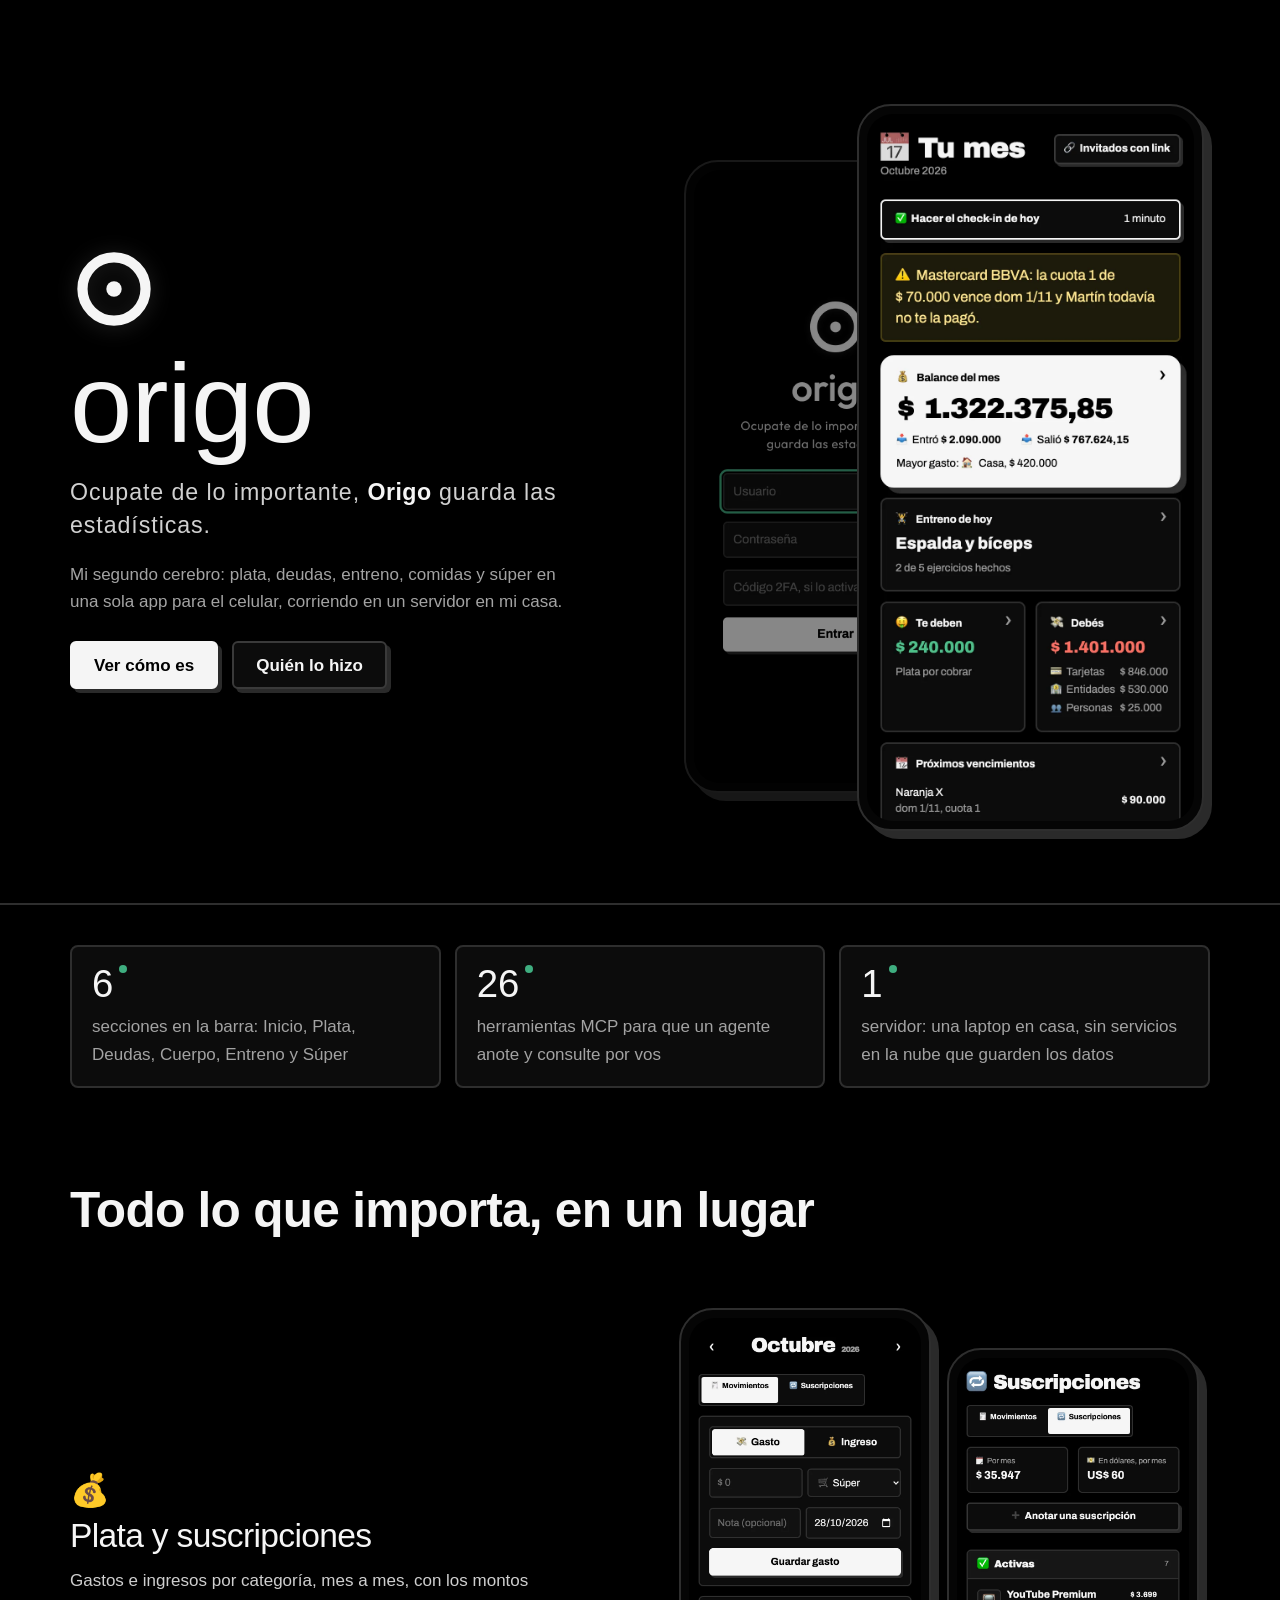
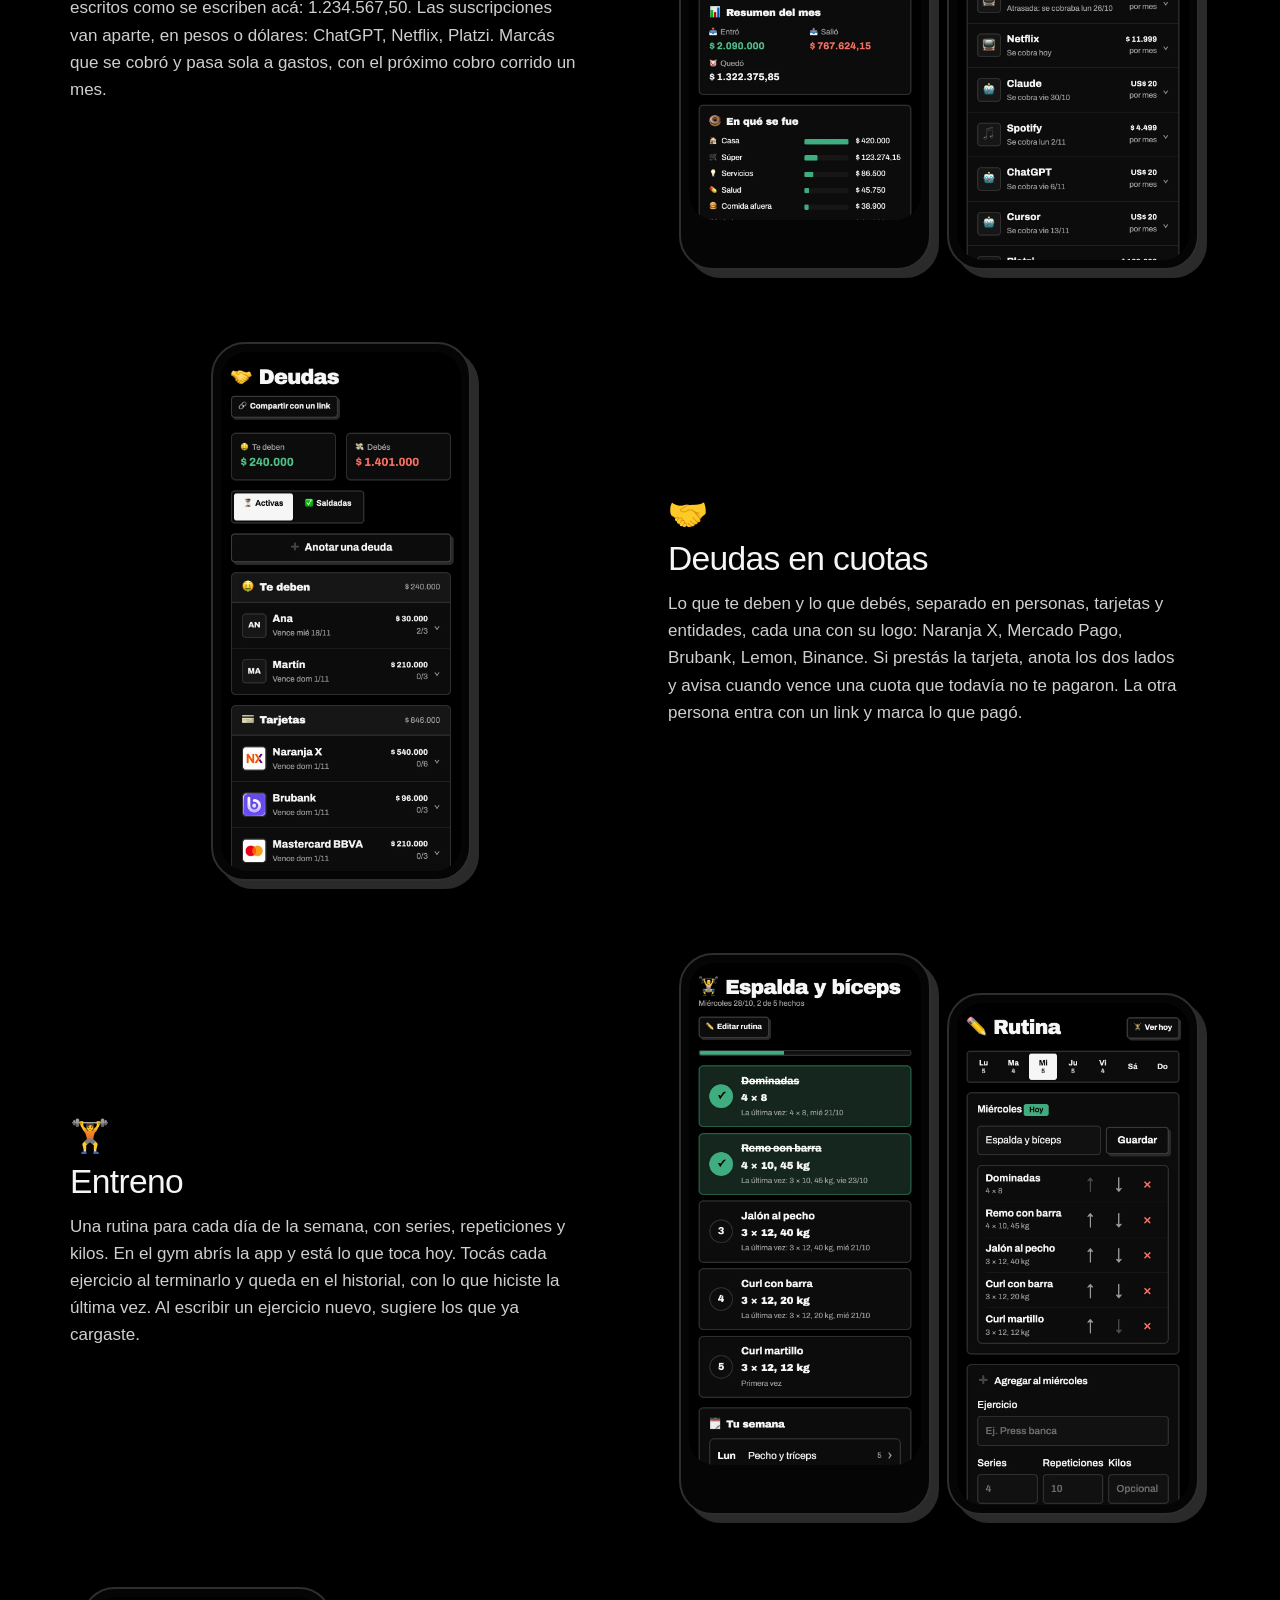
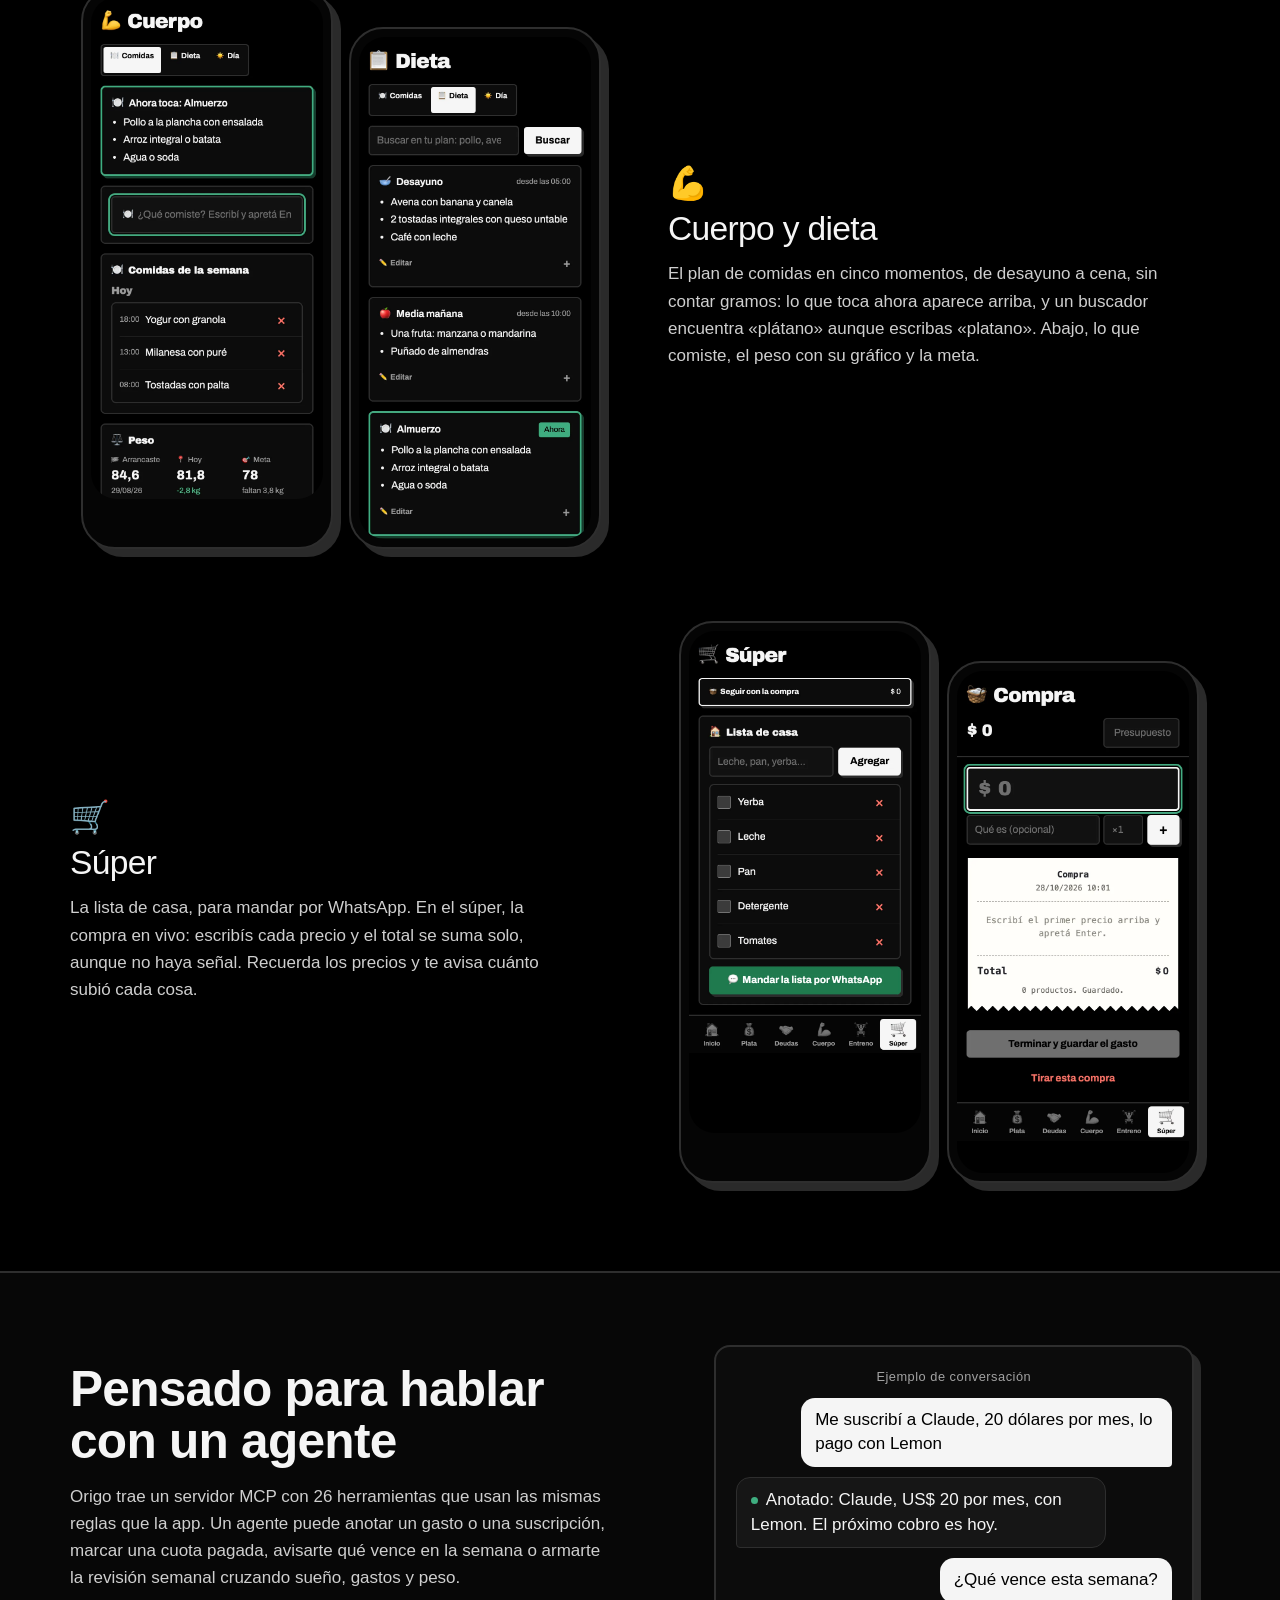
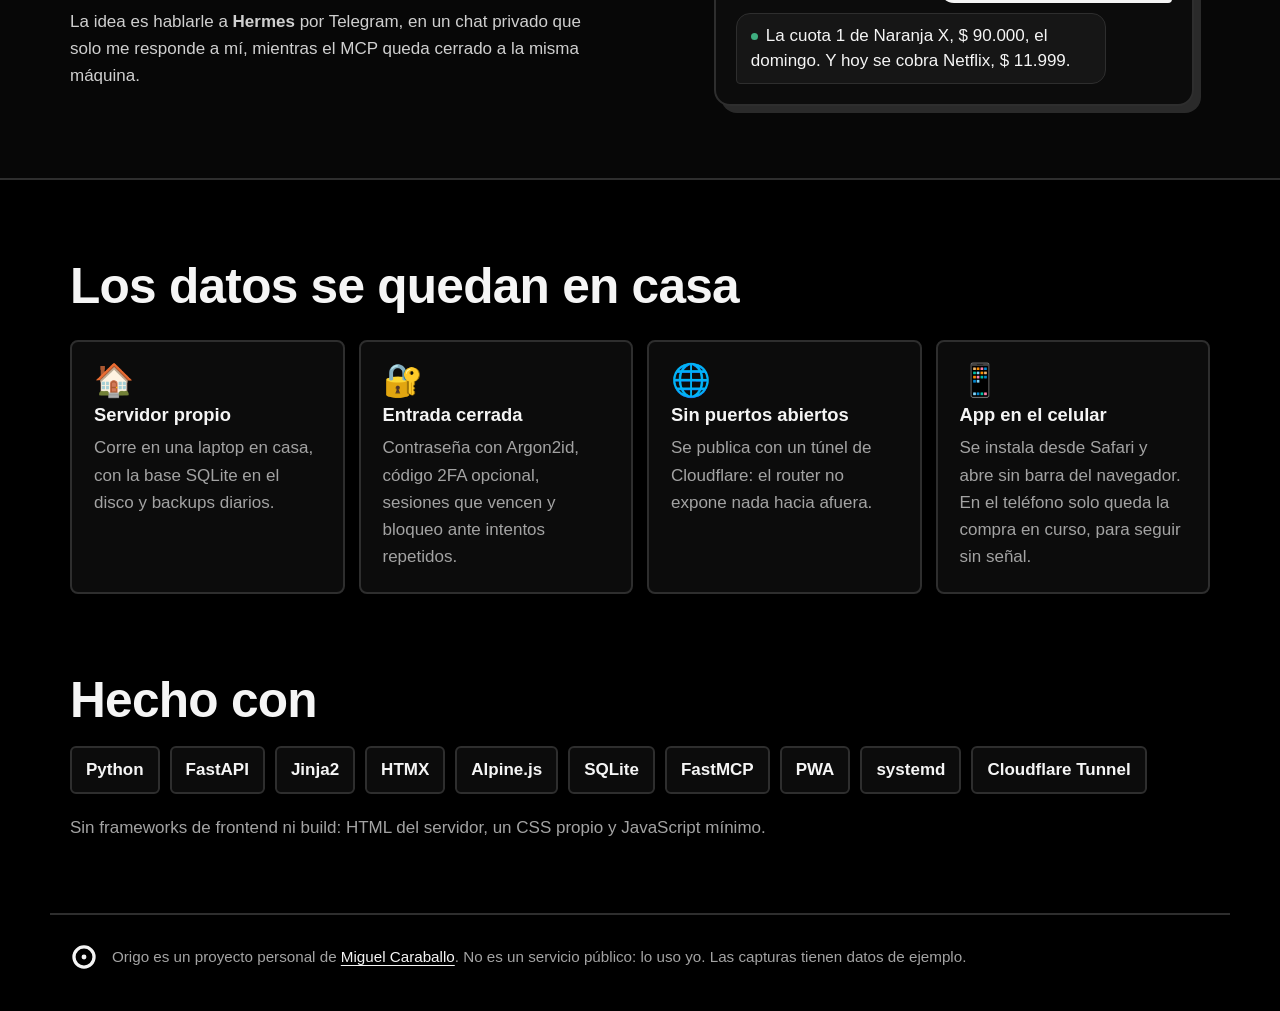
==== origo/index.html @ d1457abb "Agregar landing de Origo en /origo Página propia en negro, con el logo, las secciones de la app con " ====
<!doctype html>
<html lang="es-AR">
<head>
  <meta charset="utf-8">
  <meta name="viewport" content="width=device-width, initial-scale=1, viewport-fit=cover">
  <title>Origo</title>
  <meta name="description" content="Ocupate de lo importante, Origo guarda las estadísticas. Plata, deudas, entreno, comidas y súper en una app propia, con un servidor MCP para hablar con un agente.">
  <meta name="theme-color" content="#000000">
  <meta property="og:title" content="Origo">
  <meta property="og:description" content="Ocupate de lo importante, Origo guarda las estadísticas.">
  <meta property="og:type" content="website">
  <meta property="og:url" content="https://miguelecf.github.io/origo/">
  <link rel="icon" href="favicon.svg" type="image/svg+xml">
  <link rel="preload" href="fonts/outfit-latin-wght.woff2" as="font" type="font/woff2" crossorigin>
  <link rel="preload" href="fonts/archivo-latin-wght.woff2" as="font" type="font/woff2" crossorigin>
  <link rel="stylesheet" href="styles.css">
</head>
<body>
  <!-- ===== PORTADA ===== -->
  <header class="hero">
    <div class="wrap hero-grid">
      <div class="hero-copy">
        <svg class="mark" viewBox="0 0 24 24" aria-hidden="true"><circle cx="12" cy="12" r="8.6" fill="none" stroke="currentColor" stroke-width="2.8"/><circle class="dot" cx="12" cy="12" r="2.1" fill="currentColor"/></svg>
        <h1>origo</h1>
        <p class="tagline">Ocupate de lo importante, <b>Origo</b> guarda las estadísticas.</p>
        <p class="lead">Mi segundo cerebro: plata, deudas, entreno, comidas y súper en una sola app para el celular, corriendo en un servidor en mi casa.</p>
        <div class="actions">
          <a class="btn" href="#secciones">Ver cómo es</a>
          <a class="btn ghost" href="../">Quién lo hizo</a>
        </div>
      </div>
      <div class="hero-phones" aria-hidden="true">
        <figure class="phone back"><img src="img/login.webp" alt="" width="780" height="1688"></figure>
        <figure class="phone front"><img src="img/inicio.webp" alt="" width="780" height="1688"></figure>
      </div>
    </div>
  </header>

  <main>
    <!-- ===== EN NÚMEROS ===== -->
    <section class="facts wrap" aria-label="Origo en números">
      <div><strong>6</strong><span>secciones en la barra: Inicio, Plata, Deudas, Cuerpo, Entreno y Súper</span></div>
      <div><strong>26</strong><span>herramientas MCP para que un agente anote y consulte por vos</span></div>
      <div><strong>1</strong><span>servidor: una laptop en casa, sin servicios en la nube que guarden los datos</span></div>
    </section>

    <!-- ===== SECCIONES ===== -->
    <section id="secciones" class="wrap modules">
      <h2 class="section-title">Todo lo que importa, en un lugar</h2>

      <article class="module">
        <div class="module-copy">
          <span class="emoji" aria-hidden="true">💰</span>
          <h3>Plata y suscripciones</h3>
          <p>Gastos e ingresos por categoría, mes a mes, con los montos escritos como se escriben acá: 1.234.567,50. Las suscripciones van aparte, en pesos o dólares: ChatGPT, Netflix, Platzi. Marcás que se cobró y pasa sola a gastos, con el próximo cobro corrido un mes.</p>
        </div>
        <div class="module-shots">
          <figure class="phone"><img src="img/plata.webp" alt="Plata: formulario de gasto, resumen del mes y categorías" width="780" height="1688" loading="lazy"></figure>
          <figure class="phone"><img src="img/suscripciones.webp" alt="Suscripciones: costo por mes en pesos y dólares y próximos cobros" width="780" height="1688" loading="lazy"></figure>
        </div>
      </article>

      <article class="module flip">
        <div class="module-copy">
          <span class="emoji" aria-hidden="true">🤝</span>
          <h3>Deudas en cuotas</h3>
          <p>Lo que te deben y lo que debés, separado en personas, tarjetas y entidades, cada una con su logo: Naranja X, Mercado Pago, Brubank, Lemon, Binance. Si prestás la tarjeta, anota los dos lados y avisa cuando vence una cuota que todavía no te pagaron. La otra persona entra con un link y marca lo que pagó.</p>
        </div>
        <div class="module-shots">
          <figure class="phone"><img src="img/deudas.webp" alt="Deudas agrupadas en te deben, tarjetas y entidades" width="780" height="1688" loading="lazy"></figure>
        </div>
      </article>

      <article class="module">
        <div class="module-copy">
          <span class="emoji" aria-hidden="true">🏋️</span>
          <h3>Entreno</h3>
          <p>Una rutina para cada día de la semana, con series, repeticiones y kilos. En el gym abrís la app y está lo que toca hoy. Tocás cada ejercicio al terminarlo y queda en el historial, con lo que hiciste la última vez. Al escribir un ejercicio nuevo, sugiere los que ya cargaste.</p>
        </div>
        <div class="module-shots">
          <figure class="phone"><img src="img/entreno.webp" alt="Entreno de hoy con ejercicios marcados como hechos" width="780" height="1688" loading="lazy"></figure>
          <figure class="phone"><img src="img/rutina.webp" alt="Editor de la rutina por día de la semana" width="780" height="1688" loading="lazy"></figure>
        </div>
      </article>

      <article class="module flip">
        <div class="module-copy">
          <span class="emoji" aria-hidden="true">💪</span>
          <h3>Cuerpo y dieta</h3>
          <p>El plan de comidas en cinco momentos, de desayuno a cena, sin contar gramos: lo que toca ahora aparece arriba, y un buscador encuentra «plátano» aunque escribas «platano». Abajo, lo que comiste, el peso con su gráfico y la meta.</p>
        </div>
        <div class="module-shots">
          <figure class="phone"><img src="img/cuerpo.webp" alt="Cuerpo: lo que toca comer ahora y comidas de la semana" width="780" height="1688" loading="lazy"></figure>
          <figure class="phone"><img src="img/dieta.webp" alt="Plan de comidas con buscador" width="780" height="1688" loading="lazy"></figure>
        </div>
      </article>

      <article class="module">
        <div class="module-copy">
          <span class="emoji" aria-hidden="true">🛒</span>
          <h3>Súper</h3>
          <p>La lista de casa, para mandar por WhatsApp. En el súper, la compra en vivo: escribís cada precio y el total se suma solo, aunque no haya señal. Recuerda los precios y te avisa cuánto subió cada cosa.</p>
        </div>
        <div class="module-shots">
          <figure class="phone"><img src="img/super.webp" alt="Lista de casa" width="780" height="1688" loading="lazy"></figure>
          <figure class="phone"><img src="img/compra.webp" alt="Compra en curso con el ticket" width="780" height="1688" loading="lazy"></figure>
        </div>
      </article>
    </section>

    <!-- ===== AGENTE ===== -->
    <section class="agent">
      <div class="wrap agent-grid">
        <div class="agent-copy">
          <h2 class="section-title">Pensado para hablar con un agente</h2>
          <p>Origo trae un servidor MCP con 26 herramientas que usan las mismas reglas que la app. Un agente puede anotar un gasto o una suscripción, marcar una cuota pagada, avisarte qué vence en la semana o armarte la revisión semanal cruzando sueño, gastos y peso.</p>
          <p>La idea es hablarle a <b>Hermes</b> por Telegram, en un chat privado que solo me responde a mí, mientras el MCP queda cerrado a la misma máquina.</p>
        </div>
        <div class="chat" aria-label="Ejemplo de conversación">
          <p class="chat-note">Ejemplo de conversación</p>
          <p class="msg me">Me suscribí a Claude, 20 dólares por mes, lo pago con Lemon</p>
          <p class="msg bot">Anotado: Claude, US$&nbsp;20 por mes, con Lemon. El próximo cobro es hoy.</p>
          <p class="msg me">¿Qué vence esta semana?</p>
          <p class="msg bot">La cuota 1 de Naranja X, $&nbsp;90.000, el domingo. Y hoy se cobra Netflix, $&nbsp;11.999.</p>
        </div>
      </div>
    </section>

    <!-- ===== PRIVACIDAD ===== -->
    <section class="wrap privacy">
      <h2 class="section-title">Los datos se quedan en casa</h2>
      <ul class="cards">
        <li><span class="emoji" aria-hidden="true">🏠</span><h3>Servidor propio</h3><p>Corre en una laptop en casa, con la base SQLite en el disco y backups diarios.</p></li>
        <li><span class="emoji" aria-hidden="true">🔐</span><h3>Entrada cerrada</h3><p>Contraseña con Argon2id, código 2FA opcional, sesiones que vencen y bloqueo ante intentos repetidos.</p></li>
        <li><span class="emoji" aria-hidden="true">🌐</span><h3>Sin puertos abiertos</h3><p>Se publica con un túnel de Cloudflare: el router no expone nada hacia afuera.</p></li>
        <li><span class="emoji" aria-hidden="true">📱</span><h3>App en el celular</h3><p>Se instala desde Safari y abre sin barra del navegador. En el teléfono solo queda la compra en curso, para seguir sin señal.</p></li>
      </ul>
    </section>

    <!-- ===== STACK ===== -->
    <section class="wrap stack-section">
      <h2 class="section-title">Hecho con</h2>
      <ul class="stack-list">
        <li>Python</li><li>FastAPI</li><li>Jinja2</li><li>HTMX</li><li>Alpine.js</li><li>SQLite</li><li>FastMCP</li><li>PWA</li><li>systemd</li><li>Cloudflare Tunnel</li>
      </ul>
      <p class="soft">Sin frameworks de frontend ni build: HTML del servidor, un CSS propio y JavaScript mínimo.</p>
    </section>
  </main>

  <footer class="wrap footer">
    <svg class="mark small" viewBox="0 0 24 24" aria-hidden="true"><circle cx="12" cy="12" r="8.6" fill="none" stroke="currentColor" stroke-width="2.8"/><circle cx="12" cy="12" r="2.1" fill="currentColor"/></svg>
    <p>Origo es un proyecto personal de <a href="../">Miguel Caraballo</a>. No es un servicio público: lo uso yo. Las capturas tienen datos de ejemplo.</p>
  </footer>
</body>
</html>
---- origo/styles.css ----
/*
  Landing de Origo. Misma identidad que la app: negro profundo, grises para separar,
  blancos para lo importante y el verde solo en detalles. Tarjetas con borde y sombra dura.
*/
@font-face { font-family: "Outfit"; src: url("fonts/outfit-latin-wght.woff2") format("woff2"); font-weight: 100 900; font-display: swap; }
@font-face { font-family: "Archivo"; src: url("fonts/archivo-latin-wght.woff2") format("woff2"); font-weight: 100 900; font-display: swap; }
@font-face { font-family: "Archivo Black"; src: url("fonts/archivo-black-latin-400.woff2") format("woff2"); font-weight: 400; font-display: swap; }

:root {
  --black: #000000;      /* fondo */
  --sheet: #0c0c0c;      /* tarjetas */
  --gray: #161616;       /* superficies secundarias */
  --line: #2e2e2e;       /* bordes */
  --shadow: #2a2a2a;     /* sombras duras */
  --white: #f5f5f5;      /* texto y acciones principales */
  --muted: #a3a3a3;      /* texto secundario */
  --accent: #3fae80;     /* verde: solo detalles */
  --wordmark: "Outfit", "Archivo", Arial, sans-serif;
  --body: "Archivo", Arial, sans-serif;
  --display: "Archivo Black", "Arial Black", sans-serif;
  color-scheme: dark;
}

*, *::before, *::after { box-sizing: border-box; }
html { -webkit-text-size-adjust: 100%; scroll-behavior: smooth; }
body { margin: 0; background: var(--black); color: var(--white); font: 400 17px/1.6 var(--body); }
img { max-width: 100%; height: auto; display: block; }
a { color: var(--white); text-underline-offset: 3px; }
a:focus-visible, .btn:focus-visible { outline: 3px solid var(--accent); outline-offset: 3px; }
h1, h2, h3, p { margin: 0; }
h2, h3 { text-wrap: balance; }
.soft { color: var(--muted); }

.wrap {
  width: 100%; max-width: 1180px; margin: 0 auto;
  padding-left: max(20px, env(safe-area-inset-left, 0px));
  padding-right: max(20px, env(safe-area-inset-right, 0px));
}

/* Logo: anillo y punto */
.mark { width: 88px; height: 88px; color: var(--white); filter: drop-shadow(0 2px 10px rgb(255 255 255 / 0.14)); }
.mark.small { width: 28px; height: 28px; filter: none; flex: none; }
@media (prefers-reduced-motion: no-preference) {
  .mark .dot { transform-origin: 12px 12px; animation: breathe 3.2s ease-in-out infinite; }
  @keyframes breathe { 50% { transform: scale(0.72); } }
}

/* Botones */
.btn {
  display: inline-flex; align-items: center; justify-content: center; min-height: 48px; padding: 0 22px;
  border: 2px solid var(--white); border-radius: 6px; background: var(--white); color: var(--black);
  font-weight: 700; text-decoration: none; box-shadow: 4px 4px 0 var(--shadow);
  transition: transform 120ms ease, box-shadow 120ms ease;
}
.btn.ghost { background: var(--sheet); color: var(--white); border-color: #3a3a3a; }
.btn:hover { transform: translate(-1px, -1px); box-shadow: 5px 5px 0 var(--shadow); }
.btn:active { transform: translate(2px, 2px); box-shadow: 2px 2px 0 var(--shadow); }

/* Portada */
.hero { padding-block: clamp(48px, 9vw, 104px) clamp(40px, 6vw, 72px); border-bottom: 2px solid var(--line); overflow: hidden; }
.hero-grid { display: grid; gap: 48px; align-items: center; }
.hero-copy { display: flex; flex-direction: column; align-items: flex-start; gap: 18px; max-width: 34rem; }
.hero h1 { font: 500 clamp(64px, 12vw, 112px)/0.95 var(--wordmark); letter-spacing: -0.01em; }
.tagline { font: 300 clamp(1.15rem, 2.4vw, 1.45rem)/1.45 var(--wordmark); letter-spacing: 0.04em; color: #d0d0d0; }
.tagline b { font-weight: 600; color: var(--white); letter-spacing: 0.02em; }
.lead { color: var(--muted); max-width: 32rem; }
.actions { display: flex; flex-wrap: wrap; gap: 14px; margin-top: 8px; }

/* Teléfonos */
.phone { margin: 0; border: 2px solid var(--line); border-radius: 34px; padding: 8px; background: #050505; box-shadow: 8px 8px 0 var(--shadow); }
.phone img { border-radius: 26px; aspect-ratio: 390 / 844; object-fit: cover; object-position: top; width: 100%; }
.hero-phones { position: relative; display: grid; grid-template-columns: repeat(12, 1fr); align-items: start; max-width: 520px; justify-self: center; width: 100%; }
.hero-phones .back { grid-column: 1 / 8; grid-row: 1; margin-top: 56px; opacity: 0.55; }
.hero-phones .front { grid-column: 5 / 13; grid-row: 1; z-index: 1; }

/* En números */
.facts { display: grid; gap: 14px; padding-block: 40px; }
.facts > div { display: flex; align-items: baseline; gap: 16px; padding: 18px 20px; border: 2px solid var(--line); border-radius: 8px; background: var(--sheet); }
.facts strong { font: 400 2.4rem/1 var(--display); color: var(--white); min-width: 2.4ch; }
.facts strong::after { content: ""; display: inline-block; width: 8px; height: 8px; margin-left: 6px; border-radius: 50%; background: var(--accent); vertical-align: top; }
.facts span { color: var(--muted); }

/* Secciones */
.section-title { font: 600 clamp(2rem, 4.6vw, 3.1rem)/1.05 var(--wordmark); letter-spacing: -0.015em; }
.modules { display: flex; flex-direction: column; gap: 72px; padding-block: 56px 88px; }
.module { display: grid; gap: 28px; align-items: center; }
.module-copy { display: flex; flex-direction: column; gap: 12px; max-width: 32rem; }
.module h3 { font: 400 clamp(1.6rem, 3vw, 2.1rem)/1.1 var(--display); letter-spacing: -0.02em; }
.module p { color: #cfcfcf; }
.emoji { font-size: 2rem; line-height: 1; }
.module-shots { display: grid; grid-template-columns: repeat(2, minmax(0, 1fr)); gap: 16px; max-width: 520px; width: 100%; }
.module-shots .phone:only-child { grid-column: 1 / -1; max-width: 260px; justify-self: center; width: 100%; }
.module-shots .phone:nth-child(2) { margin-top: 40px; }

/* Agente */
.agent { background: #070707; border-block: 2px solid var(--line); padding-block: 72px; }
.agent-grid { display: grid; gap: 36px; align-items: center; }
.agent-copy { display: flex; flex-direction: column; gap: 16px; max-width: 34rem; }
.agent-copy p { color: #cfcfcf; }
.chat { display: flex; flex-direction: column; gap: 10px; padding: 20px; border: 2px solid var(--line); border-radius: 16px; background: var(--sheet); box-shadow: 7px 7px 0 var(--shadow); max-width: 30rem; width: 100%; justify-self: center; }
.chat-note { font-size: 0.8rem; color: var(--muted); text-align: center; letter-spacing: 0.04em; }
.msg { max-width: 85%; padding: 10px 14px; border-radius: 14px; line-height: 1.45; }
.msg.me { align-self: flex-end; background: var(--white); color: var(--black); border-bottom-right-radius: 4px; }
.msg.bot { align-self: flex-start; background: var(--gray); border: 1.5px solid var(--line); border-bottom-left-radius: 4px; }
.msg.bot::before { content: ""; display: inline-block; width: 7px; height: 7px; margin-right: 8px; border-radius: 50%; background: var(--accent); vertical-align: middle; }

/* Privacidad */
.privacy { padding-block: 80px 40px; display: flex; flex-direction: column; gap: 28px; }
.cards { list-style: none; margin: 0; padding: 0; display: grid; gap: 14px; }
.cards li { display: flex; flex-direction: column; gap: 8px; padding: 22px; border: 2px solid var(--line); border-radius: 8px; background: var(--sheet); }
.cards h3 { font: 700 1.15rem/1.2 var(--body); }
.cards p { color: var(--muted); }

/* Stack */
.stack-section { padding-block: 40px 72px; display: flex; flex-direction: column; gap: 20px; }
.stack-list { list-style: none; margin: 0; padding: 0; display: flex; flex-wrap: wrap; gap: 10px; }
.stack-list li { padding: 8px 14px; border: 2px solid var(--line); border-radius: 6px; background: var(--sheet); font-weight: 600; }

/* Pie */
.footer { display: flex; align-items: center; gap: 14px; padding-block: 28px 40px; border-top: 2px solid var(--line); color: var(--muted); font-size: 0.95rem; }

@media (min-width: 900px) {
  .hero-grid { grid-template-columns: 1.05fr 1fr; }
  .facts { grid-template-columns: repeat(3, 1fr); }
  .facts > div { flex-direction: column; gap: 10px; }
  .module { grid-template-columns: 1fr 1fr; gap: 56px; }
  .module.flip .module-copy { order: 2; }
  .module-shots { justify-self: center; }
  .agent-grid { grid-template-columns: 1.1fr 1fr; gap: 64px; }
  .cards { grid-template-columns: repeat(4, 1fr); }
}
@media (prefers-reduced-motion: reduce) {
  html { scroll-behavior: auto; }
  .btn { transition: none; }
}
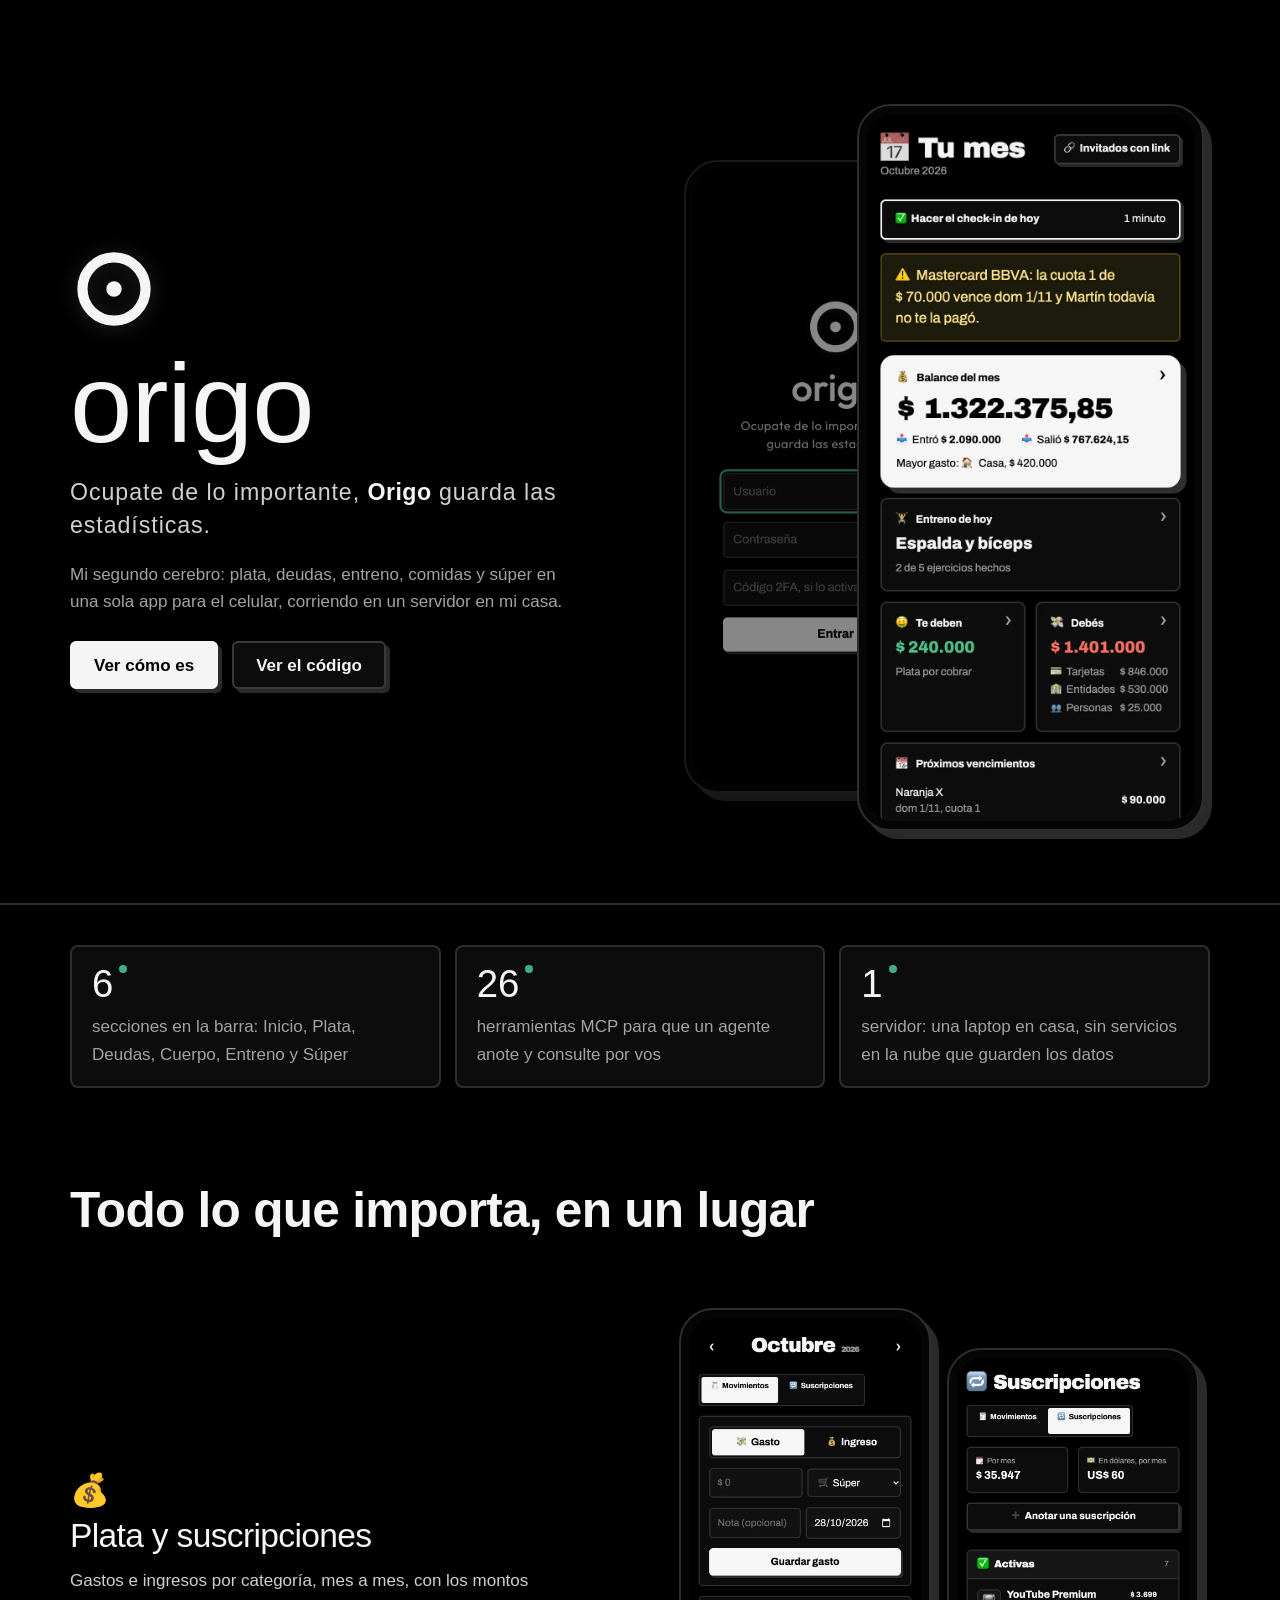
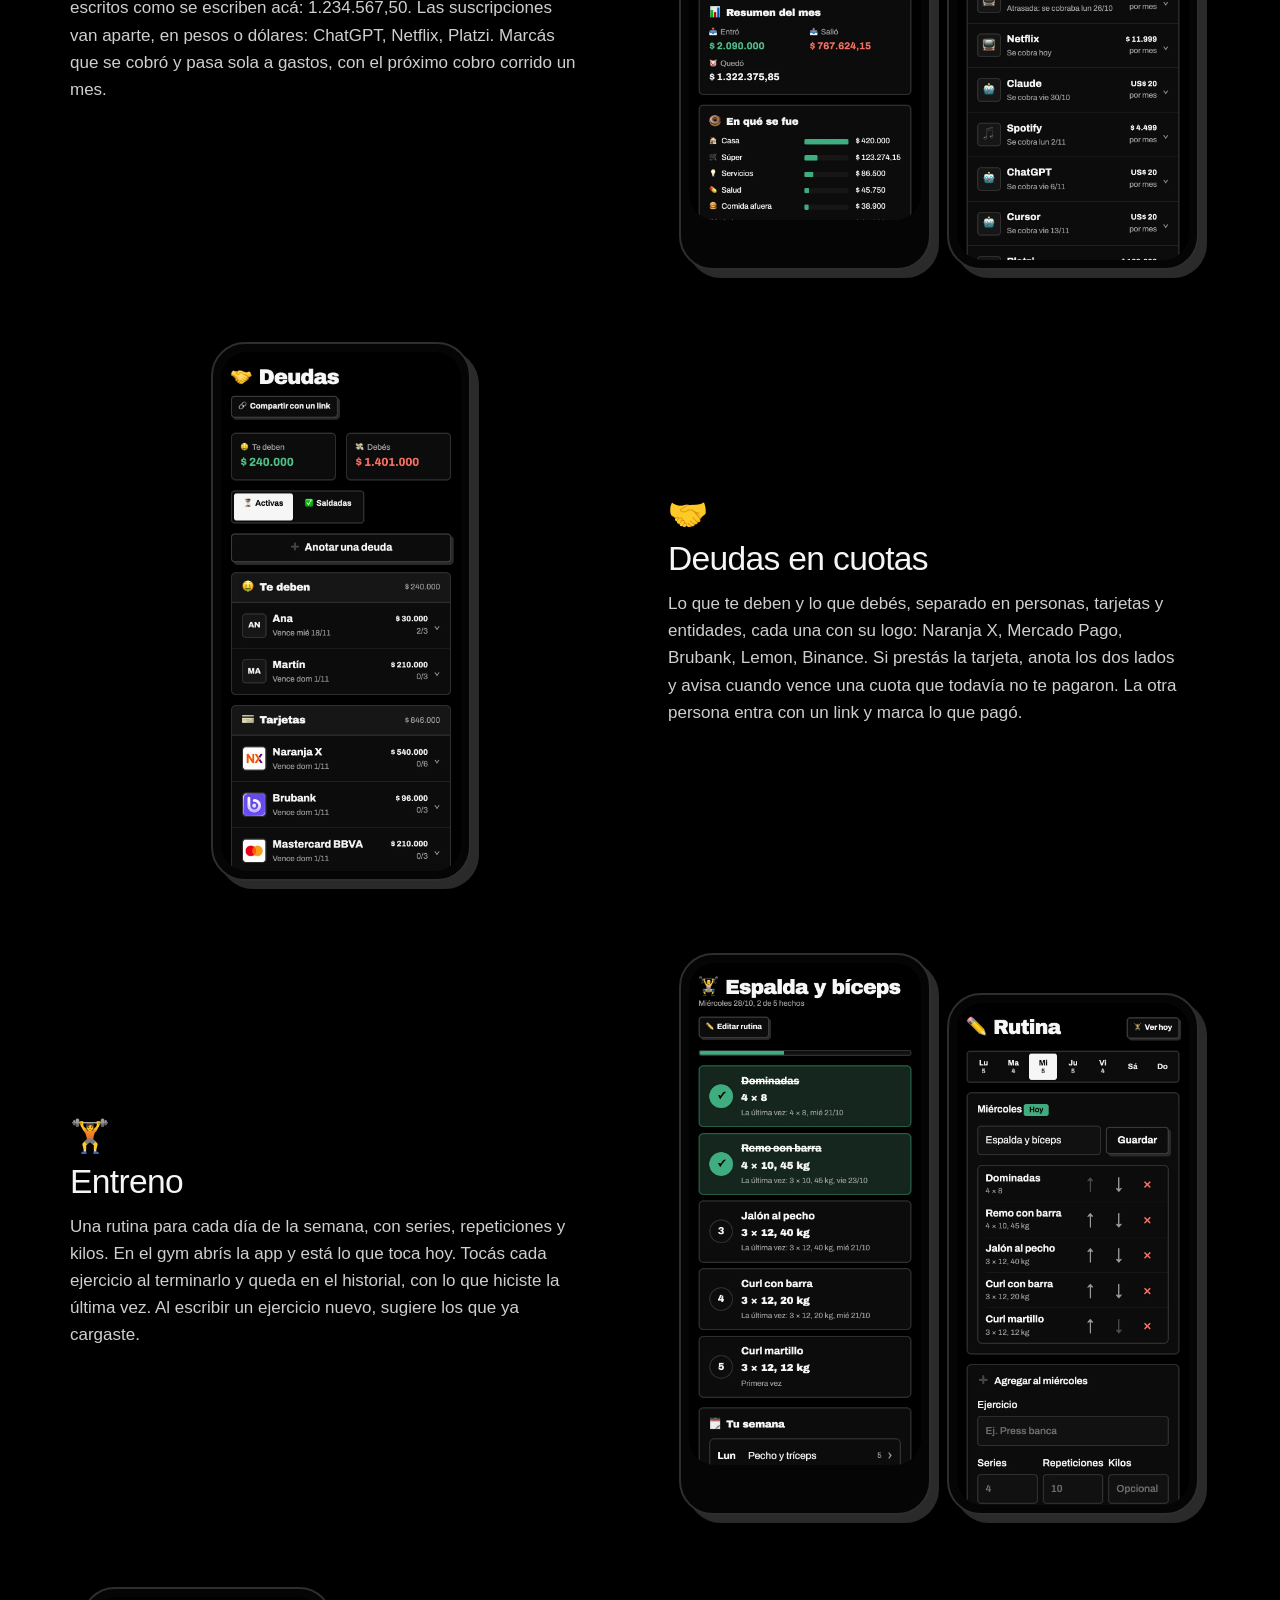
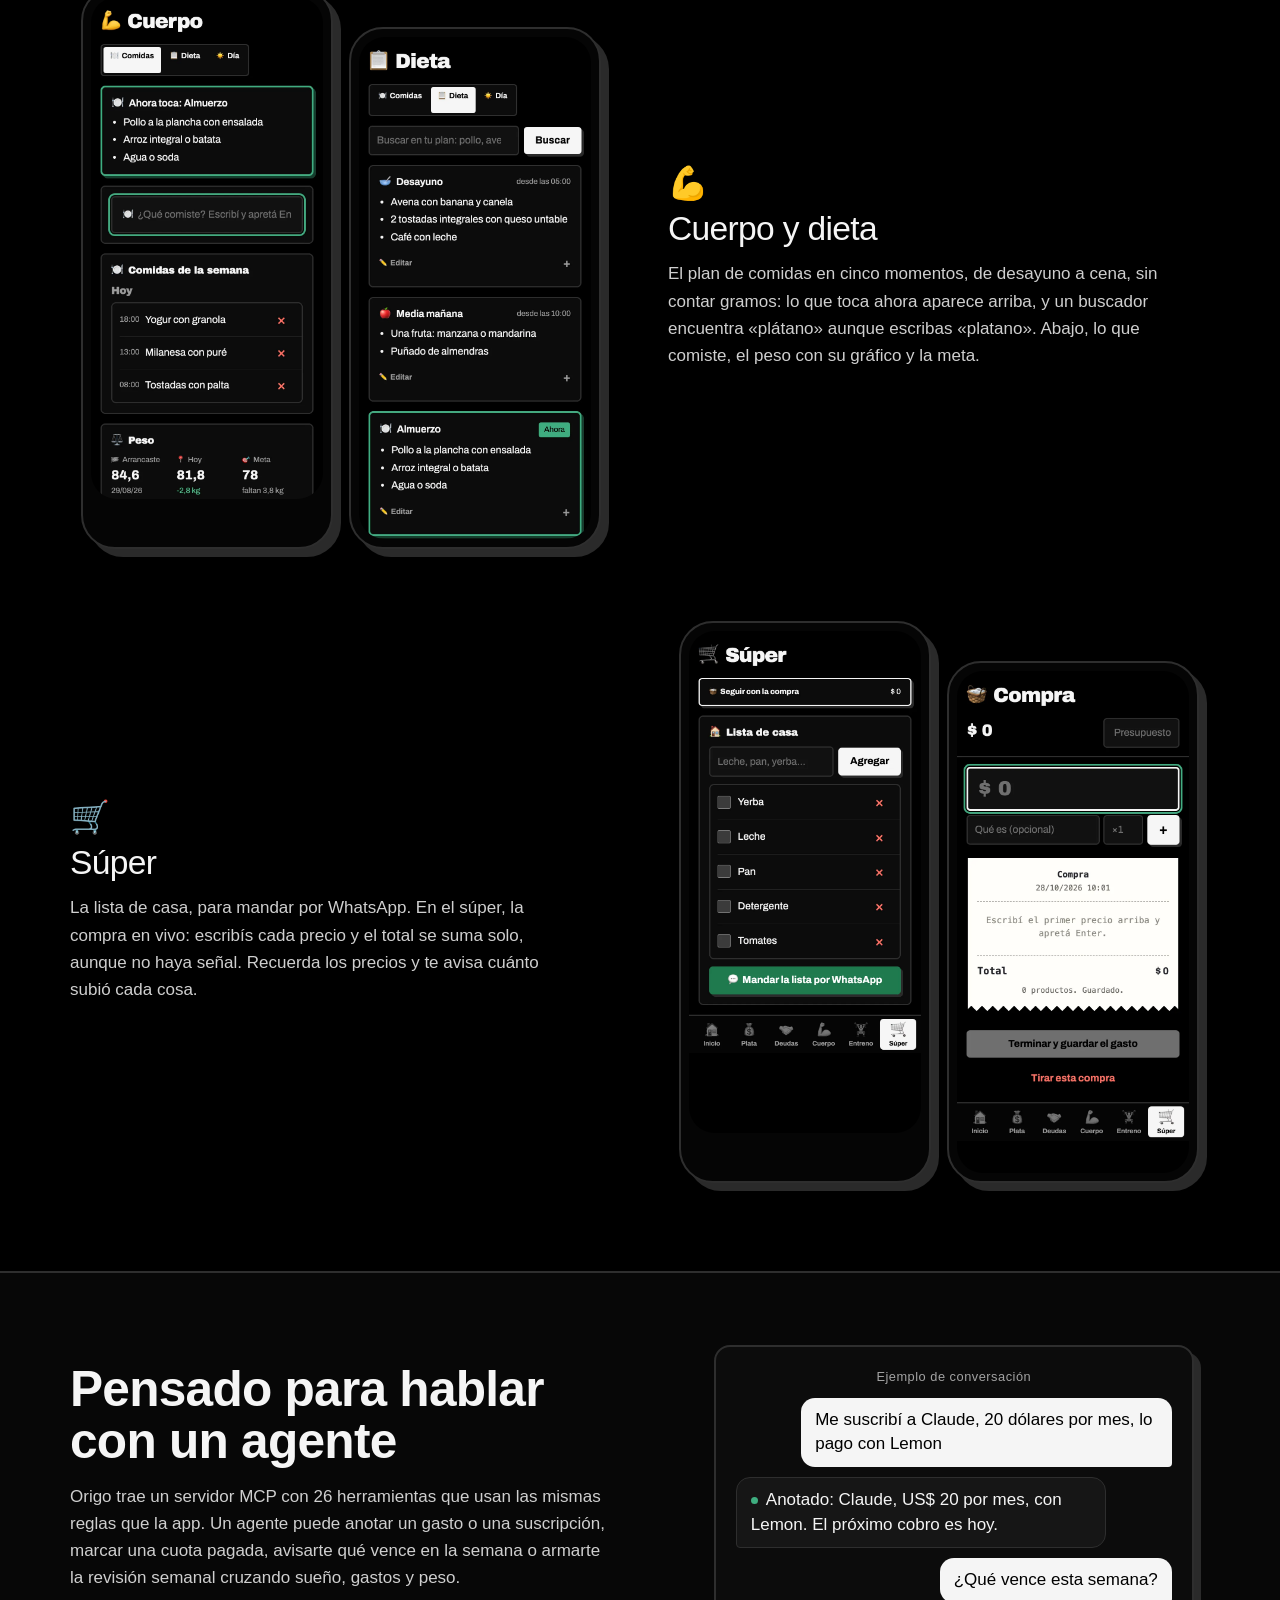
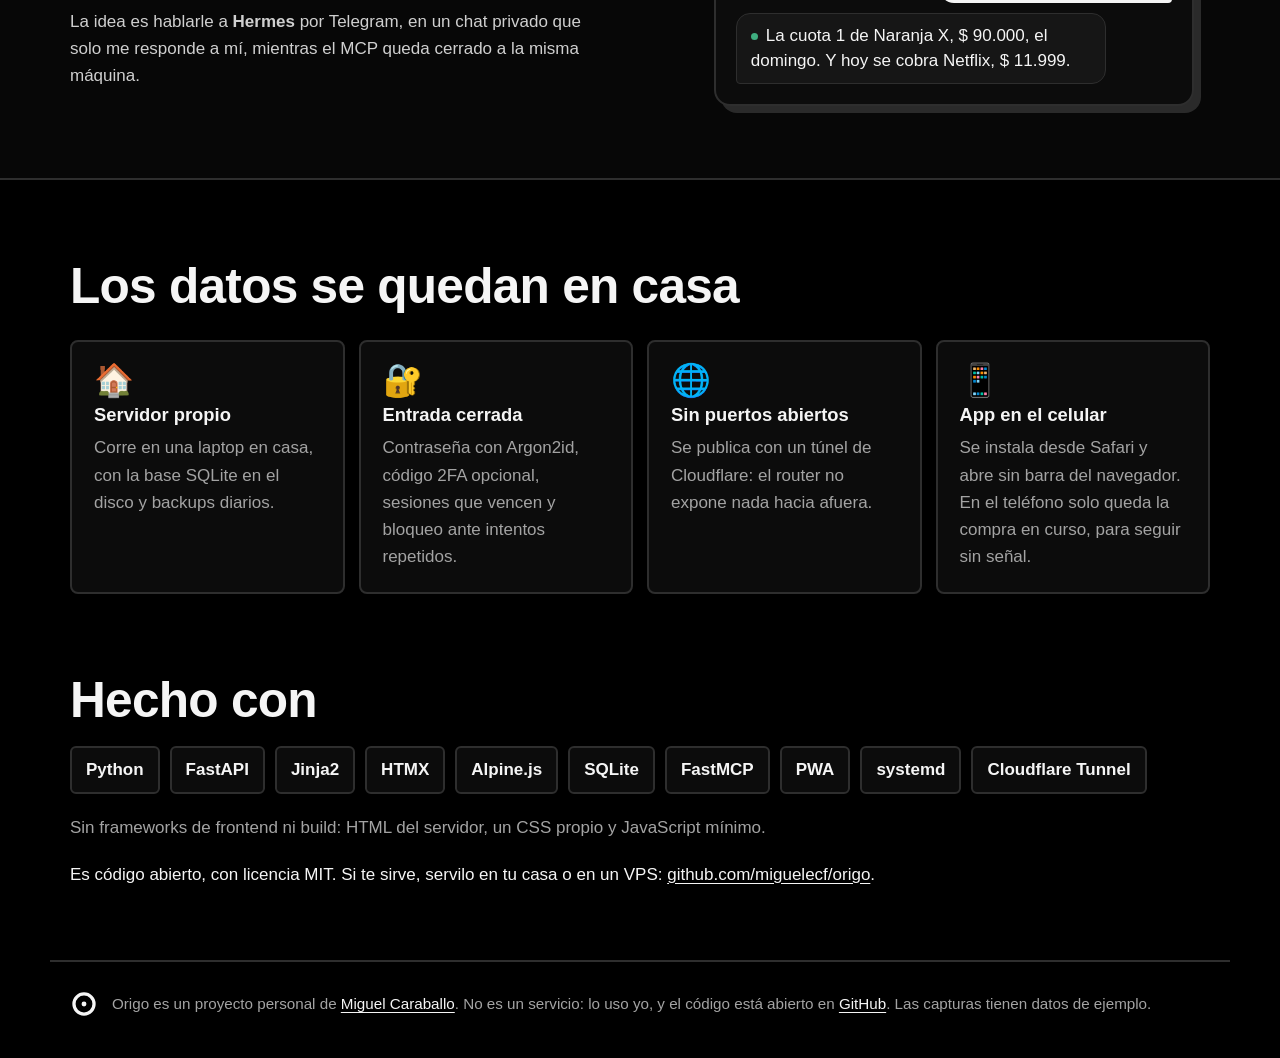
==== commit 598f26de: "Landing de Origo: link al código abierto Co-Authored-By: Claude Opus 5.5 <noreply@anthropic.com>" ====
--- a/origo/index.html
+++ b/origo/index.html
@@ -26,7 +26,7 @@
         <p class="lead">Mi segundo cerebro: plata, deudas, entreno, comidas y súper en una sola app para el celular, corriendo en un servidor en mi casa.</p>
         <div class="actions">
           <a class="btn" href="#secciones">Ver cómo es</a>
-          <a class="btn ghost" href="../">Quién lo hizo</a>
+          <a class="btn ghost" href="https://github.com/miguelecf/origo">Ver el código</a>
         </div>
       </div>
       <div class="hero-phones" aria-hidden="true">
@@ -144,12 +144,13 @@
         <li>Python</li><li>FastAPI</li><li>Jinja2</li><li>HTMX</li><li>Alpine.js</li><li>SQLite</li><li>FastMCP</li><li>PWA</li><li>systemd</li><li>Cloudflare Tunnel</li>
       </ul>
       <p class="soft">Sin frameworks de frontend ni build: HTML del servidor, un CSS propio y JavaScript mínimo.</p>
+      <p>Es código abierto, con licencia MIT. Si te sirve, servilo en tu casa o en un VPS: <a href="https://github.com/miguelecf/origo">github.com/miguelecf/origo</a>.</p>
     </section>
   </main>
 
   <footer class="wrap footer">
     <svg class="mark small" viewBox="0 0 24 24" aria-hidden="true"><circle cx="12" cy="12" r="8.6" fill="none" stroke="currentColor" stroke-width="2.8"/><circle cx="12" cy="12" r="2.1" fill="currentColor"/></svg>
-    <p>Origo es un proyecto personal de <a href="../">Miguel Caraballo</a>. No es un servicio público: lo uso yo. Las capturas tienen datos de ejemplo.</p>
+    <p>Origo es un proyecto personal de <a href="../">Miguel Caraballo</a>. No es un servicio: lo uso yo, y el código está abierto en <a href="https://github.com/miguelecf/origo">GitHub</a>. Las capturas tienen datos de ejemplo.</p>
   </footer>
 </body>
 </html>
